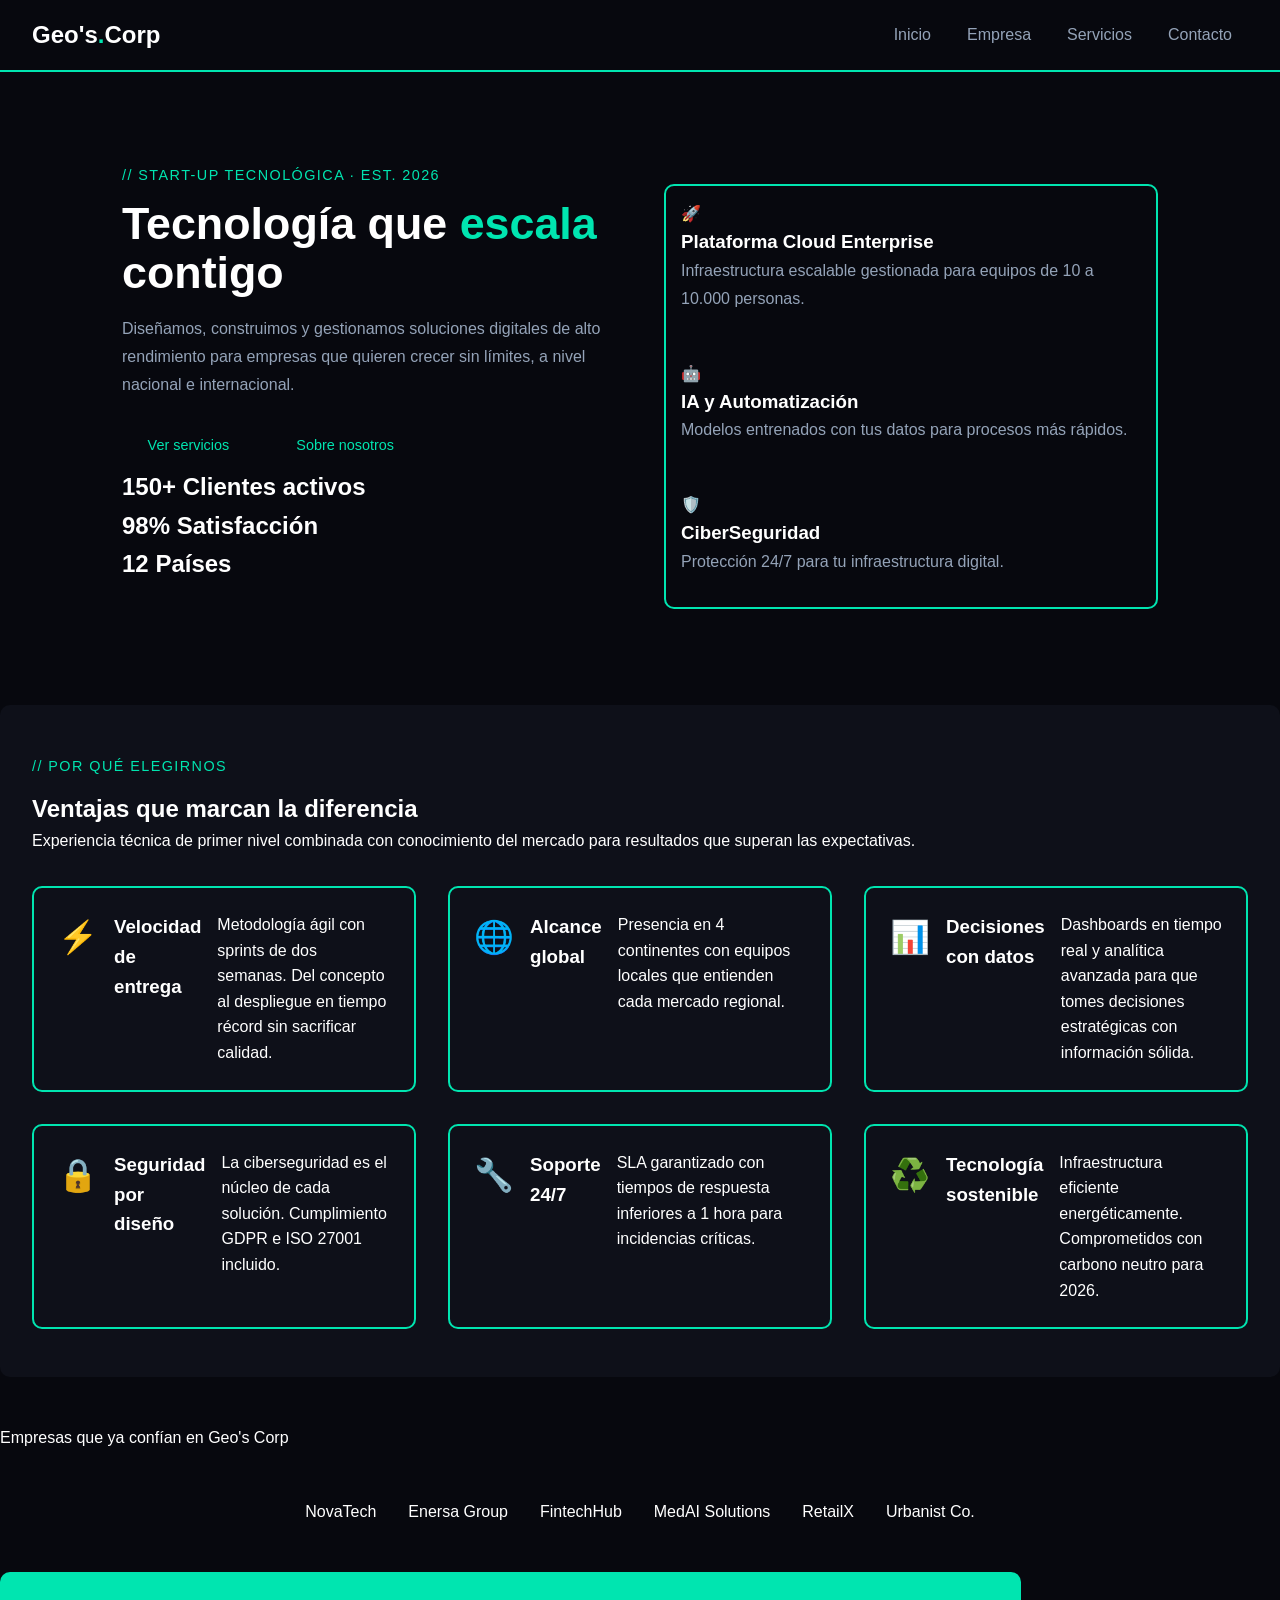
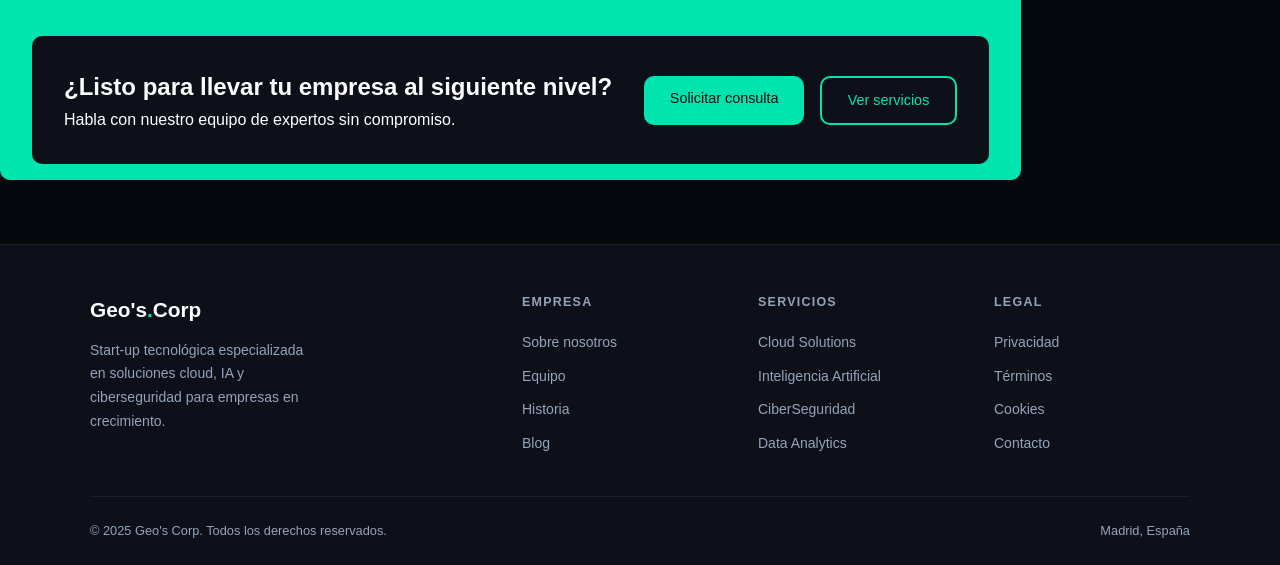
==== index.html @ ca607cde "Primer intento limpio" ====
<!DOCTYPE html>
<html lang="es">
<head>
    <meta charset="UTF-8">
    <meta name="viewport" content="width=device-width, initial-scale=1.0">
    <title>Geo's Corp — Inicio</title>
    <link rel="stylesheet" href="styles.css">
    <header>
        <nav>
            <a href="index.html" class="logo">Geo's<span>.</span>Corp</a>
            <ul>
                <li><a href="index.html" class="activo">Inicio</a></li>
                <li><a href="routes/empresa.html">Empresa</a></li>
                <li><a href="routes/servicios.html">Servicios</a></li>
                <li><a href="routes/contacto.html">Contacto</a></li>
            </ul>
        </nav>
    </header>

    <main>

        <section class="hero">
            <div>
                <span class="etiqueta">// Start-up tecnológica · Est. 2026</span>
                <h1>Tecnología que <span class="cyan">escala</span> contigo</h1>
                <p>
                    Diseñamos, construimos y gestionamos soluciones digitales de alto rendimiento
                    para empresas que quieren crecer sin límites, a nivel nacional e internacional.
                </p>

                <div class="hero-acciones">
                    <a href="routes/servicios.html" class="btn btn-cyan">Ver servicios</a>
                    <a href="routes/empresa.html" class="btn btn-borde">Sobre nosotros</a>
                </div>

                <div class="hero-stats">
                    <div>
                        <span class="hero-stats-p">150+  <span>Clientes activos</span></span>
                    </div>
                    <div>
                        <span class="hero-stats-p">98%  <span>Satisfacción</span></span>
                    </div>
                    <div>
                        <span class="hero-stats-p">12 <span>Países</span></span>
                    </div>
                </div>
            </div>

            <!-- Columna derecha — GRID de tarjetas -->
            <div class="hero-tarjetas">
                <div class="hero-tarjeta-grande">
                    <div class="hero-tarjeta-icono">🚀</div>
                    <div>
                        <h3>Plataforma Cloud Enterprise</h3>
                        <p>Infraestructura escalable gestionada para equipos de 10 a 10.000 personas.</p>
                    </div>
                </div>
                <div class="hero-tarjeta">
                    <div class="hero-tarjeta-icono">🤖</div>
                    <h3>IA y Automatización</h3>
                    <p>Modelos entrenados con tus datos para procesos más rápidos.</p>
                </div>
                <div class="hero-tarjeta">
                    <div class="hero-tarjeta-icono">🛡️</div>
                    <h3>CiberSeguridad</h3>
                    <p>Protección 24/7 para tu infraestructura digital.</p>
                </div>
            </div>

        </section>

        <!-- CARACTERÍSTICAS — GRID -->
        <section class="features-section">
            <span class="etiqueta">// Por qué elegirnos</span>
            <h2>Ventajas que marcan la diferencia</h2>
            <p>Experiencia técnica de primer nivel combinada con conocimiento del mercado para resultados que superan las expectativas.</p>

            <div class="features-grid">

                <article class="feature-carta">
                    <div class="feature-icono">⚡</div>
                    <h3>Velocidad de entrega</h3>
                    <p>Metodología ágil con sprints de dos semanas. Del concepto al despliegue en tiempo récord sin sacrificar calidad.</p>
                </article>

                <article class="feature-carta">
                    <div class="feature-icono">🌐</div>
                    <h3>Alcance global</h3>
                    <p>Presencia en 4 continentes con equipos locales que entienden cada mercado regional.</p>
                </article>

                <article class="feature-carta">
                    <div class="feature-icono">📊</div>
                    <h3>Decisiones con datos</h3>
                    <p>Dashboards en tiempo real y analítica avanzada para que tomes decisiones estratégicas con información sólida.</p>
                </article>

                <article class="feature-carta">
                    <div class="feature-icono">🔒</div>
                    <h3>Seguridad por diseño</h3>
                    <p>La ciberseguridad es el núcleo de cada solución. Cumplimiento GDPR e ISO 27001 incluido.</p>
                </article>

                <article class="feature-carta">
                    <div class="feature-icono">🔧</div>
                    <h3>Soporte 24/7</h3>
                    <p>SLA garantizado con tiempos de respuesta inferiores a 1 hora para incidencias críticas.</p>
                </article>

                <article class="feature-carta">
                    <div class="feature-icono">♻️</div>
                    <h3>Tecnología sostenible</h3>
                    <p>Infraestructura eficiente energéticamente. Comprometidos con carbono neutro para 2026.</p>
                </article>

            </div>
        </section>

        <!-- CLIENTES — FLEX -->
        <section class="clientes-section">
            <p>Empresas que ya confían en Geo's Corp</p>
            <div class="clientes-flex">
                <span class="cliente">NovaTech</span>
                <span class="cliente">Enersa Group</span>
                <span class="cliente">FintechHub</span>
                <span class="cliente">MedAI Solutions</span>
                <span class="cliente">RetailX</span>
                <span class="cliente">Urbanist Co.</span>
            </div>
        </section>

        <!-- CTA — FLEX -->
        <div class="index-cta">
            <div class="banner-cta">
                <div>
                    <h2>¿Listo para llevar tu empresa al siguiente nivel?</h2>
                    <p>Habla con nuestro equipo de expertos sin compromiso.</p>
                </div>
                <div class="banner-acciones">
                    <a href="routes/contacto.html" class="btn btn-consulta">Solicitar consulta</a>
                    <a href="routes/servicios.html" class="btn btn-servicios">Ver servicios</a>
                </div>
            </div>
        </div>

    </main>

    <!-- FOOTER -->
    <footer>
        <div class="footer-grid">
            <div class="footer-marca">
                <span class="logo">Geo's<span>.</span>Corp</span>
                <p>Start-up tecnológica especializada en soluciones cloud, IA y ciberseguridad para empresas en crecimiento.</p>
            </div>
            <div class="footer-col">
                <h4>Empresa</h4>
                <ul>
                    <li><a href="routes/empresa.html">Sobre nosotros</a></li>
                    <li><a href="routes/empresa.html">Equipo</a></li>
                    <li><a href="routes/empresa.html">Historia</a></li>
                    <li><a href="#">Blog</a></li>
                </ul>
            </div>
            <div class="footer-col">
                <h4>Servicios</h4>
                <ul>
                    <li><a href="routes/servicios.html">Cloud Solutions</a></li>
                    <li><a href="routes/servicios.html">Inteligencia Artificial</a></li>
                    <li><a href="routes/servicios.html">CiberSeguridad</a></li>
                    <li><a href="routes/servicios.html">Data Analytics</a></li>
                </ul>
            </div>
            <div class="footer-col">
                <h4>Legal</h4>
                <ul>
                    <li><a href="#">Privacidad</a></li>
                    <li><a href="#">Términos</a></li>
                    <li><a href="#">Cookies</a></li>
                    <li><a href="routes/contacto.html">Contacto</a></li>
                </ul>
            </div>
        </div>
        <div class="footer-bottom">
            <span>&copy; 2025 Geo's Corp. Todos los derechos reservados.</span>
            <span>Madrid, España</span>
        </div>
    </footer>

</body>
</html>
---- styles.css ----
:root {
    --fondo:      #07080e;
    --tarjeta:    #0e1019;
    --cyan:       #00e5b0;
    --azul-glow:  #4f6ef7;
    --texto-p:    #94a3b8;
    --blanco:     #ffffff;
    --borde:      #1a1f2e;
    --radio:      10px;
}

* {
    margin: 0;
    padding: 0;
    box-sizing: border-box;
    font-family: 'Segoe UI', Arial, sans-serif;
}

body {
    background-color: var(--fondo);
    color: var(--blanco);
    font-size: 16px;
    line-height: 1.6;
}

a {
    color: var(--cyan);
    text-decoration: none;
}

ul {
    list-style: none;
}

/* HEADER*/

header {
    border-bottom: 2px solid var(--cyan);
}

header nav {
    display: flex;
    align-items: center;
    justify-content: space-between;
    padding: 1rem 2rem;
}

.logo {
    font-size: 1.5rem;
    font-weight: 700;
    color: var(--blanco);
}

.logo span {
    color: var(--cyan);
}

nav ul {
    display: flex;
    gap: 0.25rem;
}

nav ul li a {
    color: var(--texto-p);
    padding: 0.45rem 1rem;
    border-radius: var(--radio);
    font-weight: 500;
    transition: color 0.2s, background 0.2s;
}

/* FOOTER*/

footer {
    background-color: var(--tarjeta);
    border-top: 1px solid var(--borde);
    padding: 3rem 2rem 1.5rem;
    margin-top: 4rem;
}

.footer-grid {
    display: grid;
    grid-template-columns: 2fr 1fr 1fr 1fr;
    gap: 2.5rem;
    max-width: 1100px;
    margin: 0 auto 2rem;
}

.footer-marca .logo {
    font-size: 1.3rem;
    display: block;
    margin-bottom: 0.75rem;
}

.footer-marca p {
    color: var(--texto-p);
    font-size: 0.875rem;
    line-height: 1.7;
    max-width: 230px;
}

.footer-col h4 {
    font-size: 0.78rem;
    text-transform: uppercase;
    letter-spacing: 0.1em;
    color: var(--texto-p);
    margin-bottom: 1rem;
}

.footer-col ul li {
    margin-bottom: 0.5rem;
}

.footer-col ul li a {
    color: var(--texto-p);
    font-size: 0.875rem;
    transition: color 0.2s;
}

.footer-col ul li a:hover {
    color: var(--cyan);
    text-decoration: none;
}

.footer-bottom {
    border-top: 1px solid var(--borde);
    padding-top: 1.5rem;
    max-width: 1100px;
    margin: 0 auto;
    display: flex;
    justify-content: space-between;
    align-items: center;
    color: var(--texto-p);
    font-size: 0.8rem;
    flex-wrap: wrap;
    gap: 0.5rem;
}

/* BOTONES*/

.btn {
    display: inline-block;
    padding: 0.7rem 1.6rem;
    border-radius: var(--radio);
    font-weight: 13px;
    font-size: 0.9rem;
    transition: all 0.2s;
}

.btn-consulta {
    background-color: var(--cyan);
    color: var(--fondo);
}

.btn-consulta:hover {
    background-color: #00ffca;
    color: var(--fondo);
    text-decoration: none;
}

.btn-servicios {
    background-color: transparent;
    color: var(--cyan);
    border: 2px solid var(--cyan);
}

.btn-servicios:hover {
    background-color: rgba(0, 229, 176, 0.1);
    color: var(--cyan);
    text-decoration: none;
}

/* HERO*/
.hero {
    display: grid;
    grid-template-columns: 1fr 1fr;
    gap: 3rem;
    align-items: center;
    max-width: 1100px;
    margin: 0 auto;
    padding: 4rem 2rem 3rem;
}

.hero h1 {
    font-size: 2.8rem;
    font-weight: 700;
    line-height: 1.1;
    margin-bottom: 1.1rem;
}

.hero h1 span {
    color: var(--cyan);
}

.hero p {
    color: var(--texto-p);
    font-size: 1rem;
    line-height: 1.75;
    margin-bottom: 1rem;
}

.hero-acciones {
    display: flex;
    gap: 1rem;
    margin-top: 1.5rem;
    flex-wrap: wrap;
}

.hero-stats-p {
    font-size: 1.5rem;
    font-weight: 700;
    color: white;
} 

.hero-tarjetas {
    display: grid;
    grid-template-columns: 1fr;
    gap: 2rem;
    margin-top: 3rem;
    padding: 15px;
    border: 2px solid var(--cyan);
    border-radius: var(--radio);
}

.cyan {
    color: var(--cyan);
}

.features-section {
    background-color: var(--tarjeta);
    padding: 3rem 2rem;
    border-radius: var(--radio);
    margin-top: 3rem;
}

.etiqueta {
    color: var(--cyan);
    font-size: 0.9rem;
    text-transform: uppercase;
    letter-spacing: 0.1em;
    margin-bottom: 0.75rem;
    display: inline-block;
}

.features-grid {
    display: grid;
    grid-template-columns: repeat(3, 1fr);
    gap: 2rem;
    margin-top: 2rem;
}

.feature-carta {
    background-color: var(--tarjeta);
    padding: 1.5rem;
    border-radius: var(--radio);
    display: flex;
    gap: 1rem;
    align-items: flex-start;
    border: 2px solid var(--cyan);
}

.feature-icono {
    font-size: 2rem;
    color: var(--cyan);
}

.clientes-section {
    margin-top: 3rem;
}

.clientes-flex {
    display: flex;
    gap: 2rem;
    margin-top: 3rem;
    justify-content: center;
    align-items: center;
}

.index-cta {
    background-color: var(--cyan);
    color: var(--fondo);
    padding: 1rem 2rem;
    border-radius: var(--radio);
    display: inline-block;
    margin-top: 3rem;
}

.banner-cta {
    display: flex;
    align-items: center;
    justify-content: space-between;
    gap: 2rem;
    margin-top: 3rem;
    padding: 2rem;
    color: white;
    background-color: var(--tarjeta);
    border-radius: var(--radio);
}

.banner-acciones {
    display: flex;
    gap: 1rem;
}
/* MEDIA QUERIES COMUNES*/

@media (max-width: 900px) {
    .footer-grid {
        grid-template-columns: 1fr 1fr;
    }

    .banner-cta {
        flex-direction: column;
        text-align: center;
    }

    .banner-acciones {
        justify-content: center;
    }
}

@media (max-width: 600px) {
    header nav {
        flex-direction: column;
        gap: 0.75rem;
        padding: 0.75rem 1rem;
    }

    nav ul {
        flex-wrap: wrap;
        justify-content: center;
        gap: 0.25rem;
    }

    .footer-grid {
        grid-template-columns: 1fr;
        gap: 1.5rem;
    }

    .footer-bottom {
        flex-direction: column;
        text-align: center;
    }
}
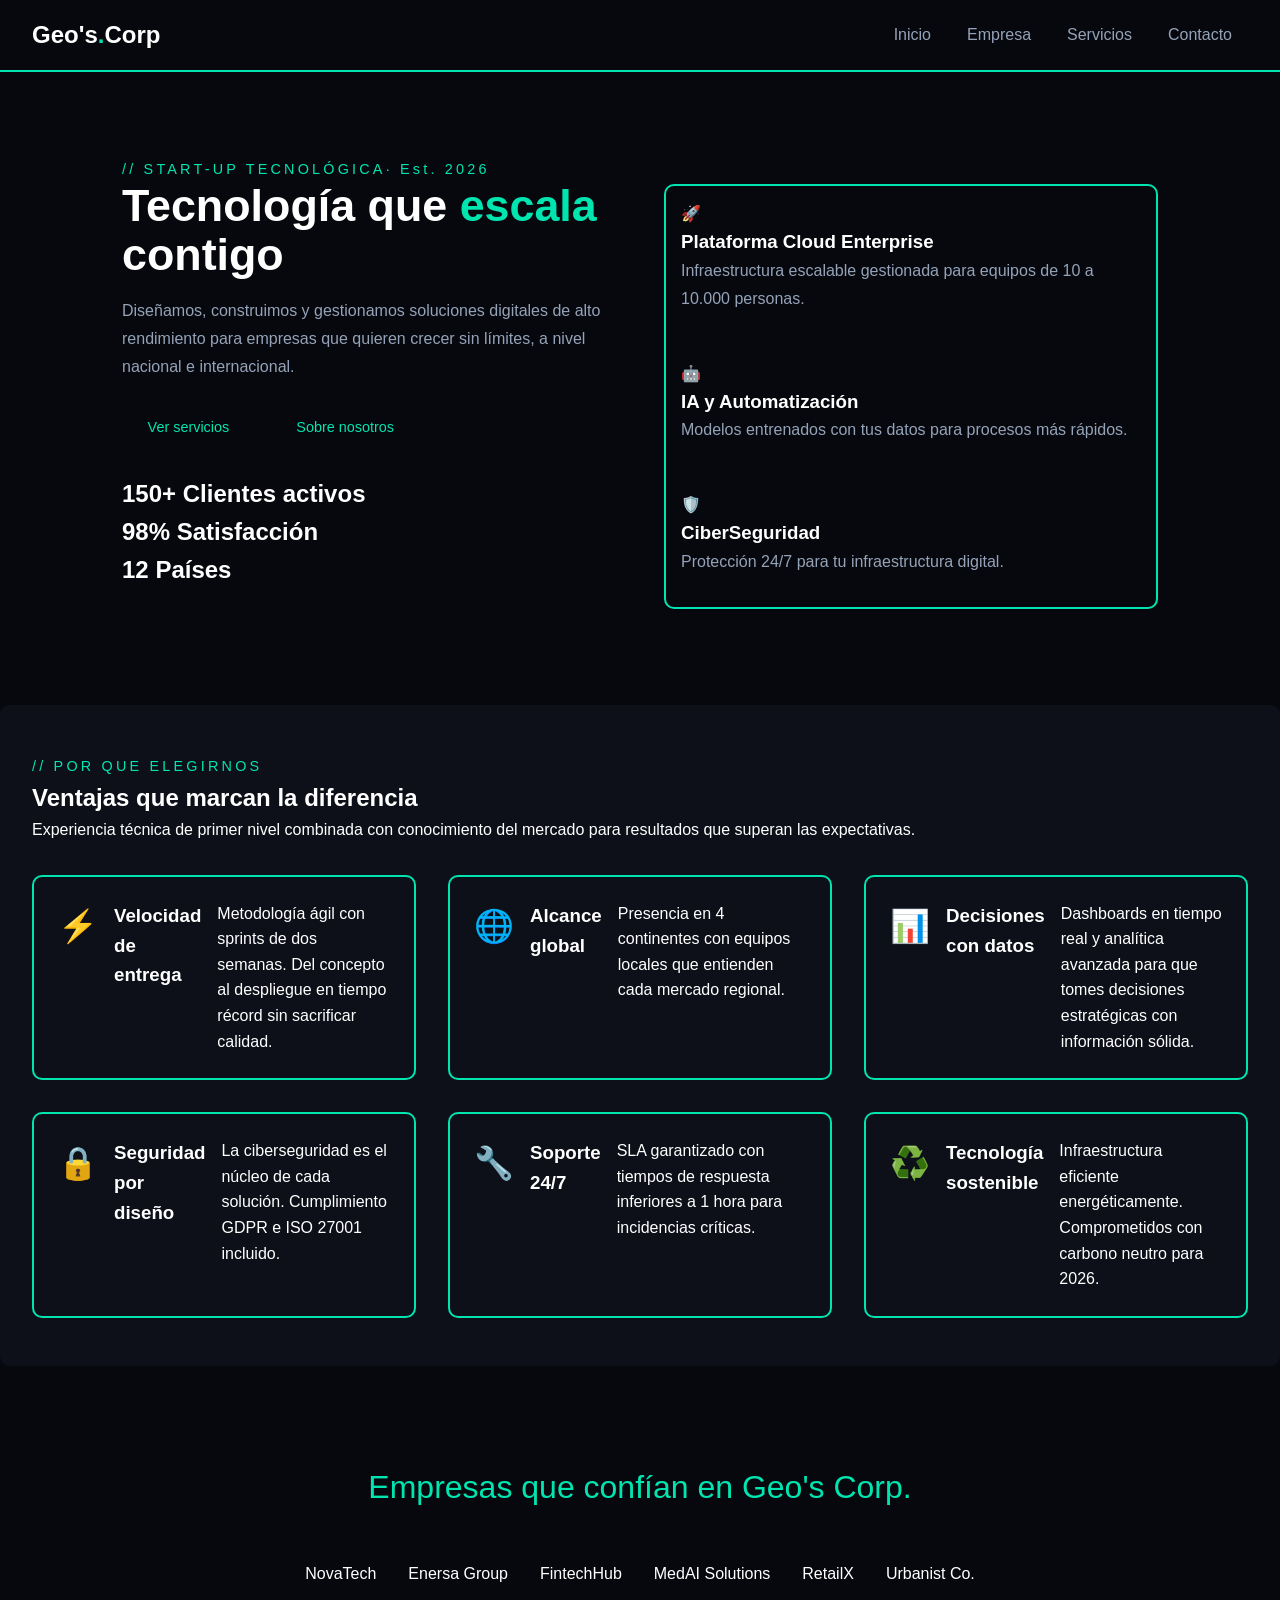
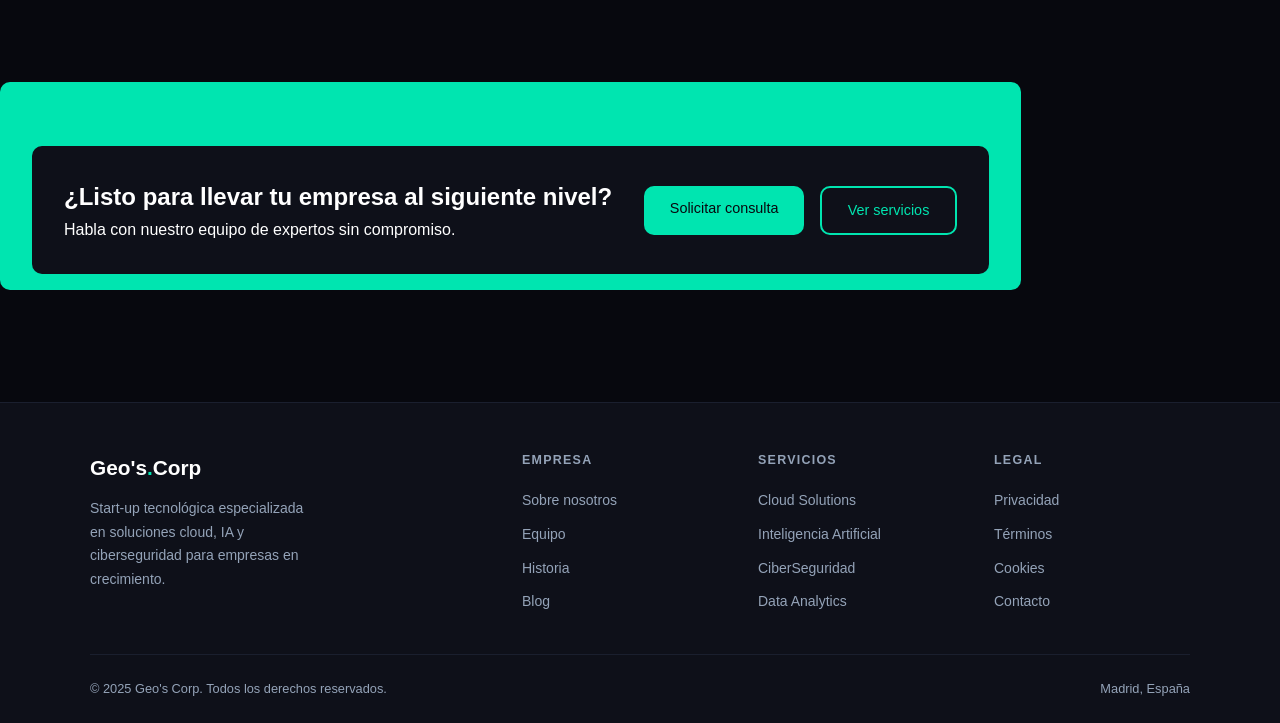
==== commit e6e91742: "INDEX-ACABADO" ====
--- a/index.html
+++ b/index.html
@@ -5,9 +5,11 @@
     <meta name="viewport" content="width=device-width, initial-scale=1.0">
     <title>Geo's Corp — Inicio</title>
     <link rel="stylesheet" href="styles.css">
+
+<!-- Header.-->
     <header>
         <nav>
-            <a href="index.html" class="logo">Geo's<span>.</span>Corp</a>
+            <a href="index.html" class="logo">Geo's<span class="cyan">.</span>Corp</a>
             <ul>
                 <li><a href="index.html" class="activo">Inicio</a></li>
                 <li><a href="routes/empresa.html">Empresa</a></li>
@@ -17,11 +19,11 @@
         </nav>
     </header>
 
+<!-- Main hero.-->
     <main>
-
         <section class="hero">
             <div>
-                <span class="etiqueta">// Start-up tecnológica · Est. 2026</span>
+                <span class="etiqueta">// START-UP TECNOLÓGICA· Est. 2026</span>
                 <h1>Tecnología que <span class="cyan">escala</span> contigo</h1>
                 <p>
                     Diseñamos, construimos y gestionamos soluciones digitales de alto rendimiento
@@ -46,7 +48,7 @@
                 </div>
             </div>
 
-            <!-- Columna derecha — GRID de tarjetas -->
+<!-- Columna derecha grid.-->
             <div class="hero-tarjetas">
                 <div class="hero-tarjeta-grande">
                     <div class="hero-tarjeta-icono">🚀</div>
@@ -66,49 +68,48 @@
                     <p>Protección 24/7 para tu infraestructura digital.</p>
                 </div>
             </div>
-
         </section>
 
-        <!-- CARACTERÍSTICAS — GRID -->
-        <section class="features-section">
-            <span class="etiqueta">// Por qué elegirnos</span>
+<!-- Ventajas -->
+        <section class="ventajas-section">
+            <span class="etiqueta">// POR QUE ELEGIRNOS</span>
             <h2>Ventajas que marcan la diferencia</h2>
             <p>Experiencia técnica de primer nivel combinada con conocimiento del mercado para resultados que superan las expectativas.</p>
 
-            <div class="features-grid">
+            <div class="ventajas-grid">
 
-                <article class="feature-carta">
-                    <div class="feature-icono">⚡</div>
+                <article class="ventaja-carta">
+                    <div class="ventaja-icono">⚡</div>
                     <h3>Velocidad de entrega</h3>
                     <p>Metodología ágil con sprints de dos semanas. Del concepto al despliegue en tiempo récord sin sacrificar calidad.</p>
                 </article>
 
-                <article class="feature-carta">
-                    <div class="feature-icono">🌐</div>
+                <article class="ventaja-carta">
+                    <div class="ventaja-icono">🌐</div>
                     <h3>Alcance global</h3>
                     <p>Presencia en 4 continentes con equipos locales que entienden cada mercado regional.</p>
                 </article>
 
-                <article class="feature-carta">
-                    <div class="feature-icono">📊</div>
+                <article class="ventaja-carta">
+                    <div class="ventaja-icono">📊</div>
                     <h3>Decisiones con datos</h3>
                     <p>Dashboards en tiempo real y analítica avanzada para que tomes decisiones estratégicas con información sólida.</p>
                 </article>
 
-                <article class="feature-carta">
-                    <div class="feature-icono">🔒</div>
+                <article class="ventaja-carta">
+                    <div class="ventaja-icono">🔒</div>
                     <h3>Seguridad por diseño</h3>
                     <p>La ciberseguridad es el núcleo de cada solución. Cumplimiento GDPR e ISO 27001 incluido.</p>
                 </article>
 
-                <article class="feature-carta">
-                    <div class="feature-icono">🔧</div>
+                <article class="ventaja-carta">
+                    <div class="ventaja-icono">🔧</div>
                     <h3>Soporte 24/7</h3>
                     <p>SLA garantizado con tiempos de respuesta inferiores a 1 hora para incidencias críticas.</p>
                 </article>
 
-                <article class="feature-carta">
-                    <div class="feature-icono">♻️</div>
+                <article class="ventaja-carta">
+                    <div class="ventaja-icono">♻️</div>
                     <h3>Tecnología sostenible</h3>
                     <p>Infraestructura eficiente energéticamente. Comprometidos con carbono neutro para 2026.</p>
                 </article>
@@ -116,9 +117,9 @@
             </div>
         </section>
 
-        <!-- CLIENTES — FLEX -->
+<!-- Clientes.-->
         <section class="clientes-section">
-            <p>Empresas que ya confían en Geo's Corp</p>
+            <p class="clientes-section-p">Empresas que confían en Geo's Corp.</p>
             <div class="clientes-flex">
                 <span class="cliente">NovaTech</span>
                 <span class="cliente">Enersa Group</span>
@@ -129,9 +130,9 @@
             </div>
         </section>
 
-        <!-- CTA — FLEX -->
-        <div class="index-cta">
-            <div class="banner-cta">
+        <!-- Banner.-->
+        <div class="fondo">
+            <div class="fondo-banner">
                 <div>
                     <h2>¿Listo para llevar tu empresa al siguiente nivel?</h2>
                     <p>Habla con nuestro equipo de expertos sin compromiso.</p>
@@ -149,19 +150,19 @@
     <footer>
         <div class="footer-grid">
             <div class="footer-marca">
-                <span class="logo">Geo's<span>.</span>Corp</span>
+                <span class="logo">Geo's<span class="cyan">.</span>Corp</span>
                 <p>Start-up tecnológica especializada en soluciones cloud, IA y ciberseguridad para empresas en crecimiento.</p>
             </div>
-            <div class="footer-col">
+            <div class="footer-1">
                 <h4>Empresa</h4>
                 <ul>
                     <li><a href="routes/empresa.html">Sobre nosotros</a></li>
                     <li><a href="routes/empresa.html">Equipo</a></li>
                     <li><a href="routes/empresa.html">Historia</a></li>
-                    <li><a href="#">Blog</a></li>
+                    <li><a href="">Blog</a></li>
                 </ul>
             </div>
-            <div class="footer-col">
+            <div class="footer-1">
                 <h4>Servicios</h4>
                 <ul>
                     <li><a href="routes/servicios.html">Cloud Solutions</a></li>
@@ -170,17 +171,17 @@
                     <li><a href="routes/servicios.html">Data Analytics</a></li>
                 </ul>
             </div>
-            <div class="footer-col">
+            <div class="footer-1">
                 <h4>Legal</h4>
                 <ul>
-                    <li><a href="#">Privacidad</a></li>
-                    <li><a href="#">Términos</a></li>
-                    <li><a href="#">Cookies</a></li>
+                    <li><a href="">Privacidad</a></li>
+                    <li><a href="">Términos</a></li>
+                    <li><a href="">Cookies</a></li>
                     <li><a href="routes/contacto.html">Contacto</a></li>
                 </ul>
             </div>
         </div>
-        <div class="footer-bottom">
+        <div class="footer-copyright">
             <span>&copy; 2025 Geo's Corp. Todos los derechos reservados.</span>
             <span>Madrid, España</span>
         </div>
--- a/styles.css
+++ b/styles.css
@@ -98,7 +98,7 @@
     max-width: 230px;
 }
 
-.footer-col h4 {
+.footer-1 h4 {
     font-size: 0.78rem;
     text-transform: uppercase;
     letter-spacing: 0.1em;
@@ -106,22 +106,22 @@
     margin-bottom: 1rem;
 }
 
-.footer-col ul li {
+.footer-1 ul li {
     margin-bottom: 0.5rem;
 }
 
-.footer-col ul li a {
+.footer-1 ul li a {
     color: var(--texto-p);
     font-size: 0.875rem;
     transition: color 0.2s;
 }
 
-.footer-col ul li a:hover {
+.footer-1 ul li a:hover {
     color: var(--cyan);
     text-decoration: none;
 }
 
-.footer-bottom {
+.footer-copyright {
     border-top: 1px solid var(--borde);
     padding-top: 1.5rem;
     max-width: 1100px;
@@ -203,6 +203,7 @@
     gap: 1rem;
     margin-top: 1.5rem;
     flex-wrap: wrap;
+    margin-bottom: 1.5rem;
 }
 
 .hero-stats-p {
@@ -225,7 +226,7 @@
     color: var(--cyan);
 }
 
-.features-section {
+.ventajas-section {
     background-color: var(--tarjeta);
     padding: 3rem 2rem;
     border-radius: var(--radio);
@@ -235,36 +236,42 @@
 .etiqueta {
     color: var(--cyan);
     font-size: 0.9rem;
-    text-transform: uppercase;
-    letter-spacing: 0.1em;
-    margin-bottom: 0.75rem;
-    display: inline-block;
-}
-
-.features-grid {
+    letter-spacing: 0.2rem;
+}
+
+.ventajas-grid {
     display: grid;
     grid-template-columns: repeat(3, 1fr);
     gap: 2rem;
     margin-top: 2rem;
 }
 
-.feature-carta {
+.ventaja-carta {
     background-color: var(--tarjeta);
     padding: 1.5rem;
     border-radius: var(--radio);
     display: flex;
     gap: 1rem;
-    align-items: flex-start;
     border: 2px solid var(--cyan);
 }
 
-.feature-icono {
+.ventaja-icono {
     font-size: 2rem;
     color: var(--cyan);
 }
 
 .clientes-section {
-    margin-top: 3rem;
+    max-width: 1100px;
+    margin: 0 auto;
+    padding: 3rem 2rem;
+}
+
+.clientes-section-p {
+    margin-top: 3rem;
+    text-align: center;
+    color: var(--cyan);
+    font-size: 2rem;
+    font-family: 'Gill Sans', 'Gill Sans MT', Calibri, 'Trebuchet MS', sans-serif;
 }
 
 .clientes-flex {
@@ -275,16 +282,16 @@
     align-items: center;
 }
 
-.index-cta {
+.fondo {
     background-color: var(--cyan);
-    color: var(--fondo);
     padding: 1rem 2rem;
     border-radius: var(--radio);
     display: inline-block;
     margin-top: 3rem;
-}
-
-.banner-cta {
+    margin-bottom: 3rem;
+}
+
+.fondo-banner {
     display: flex;
     align-items: center;
     justify-content: space-between;
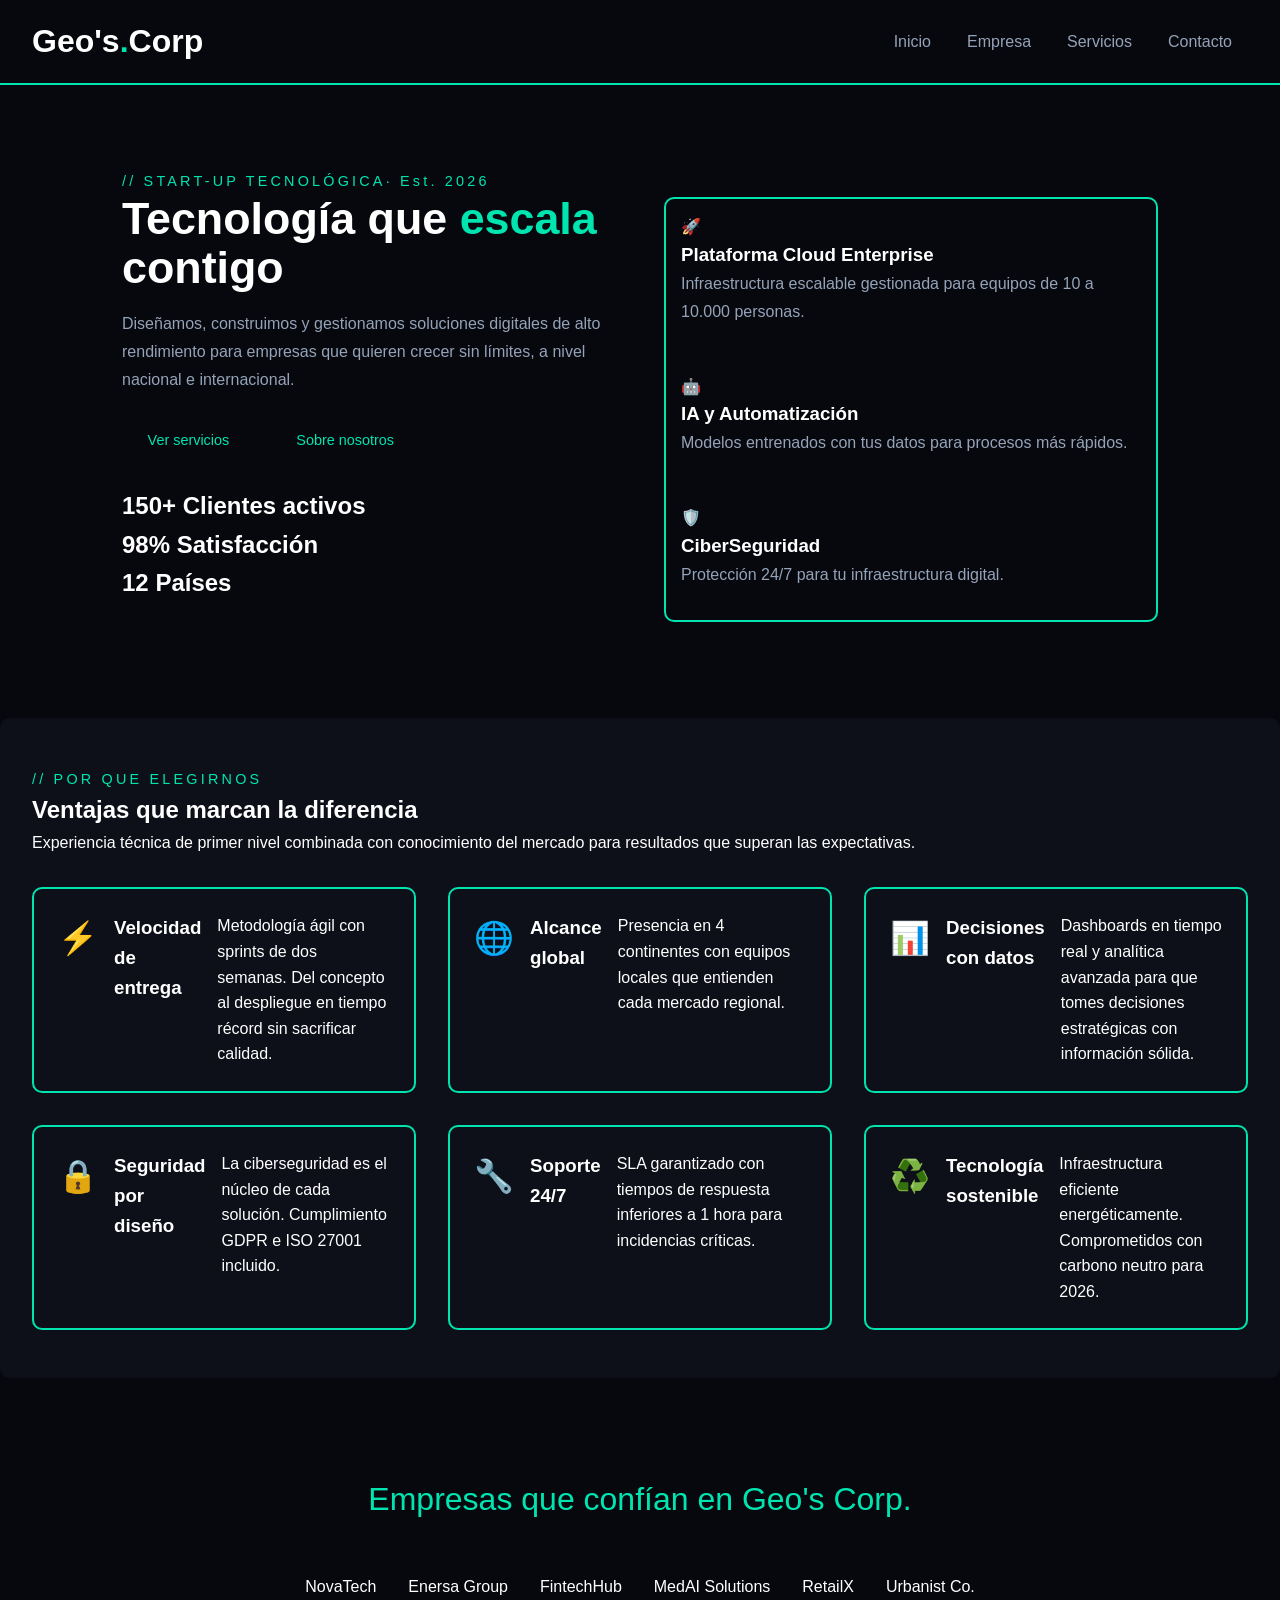
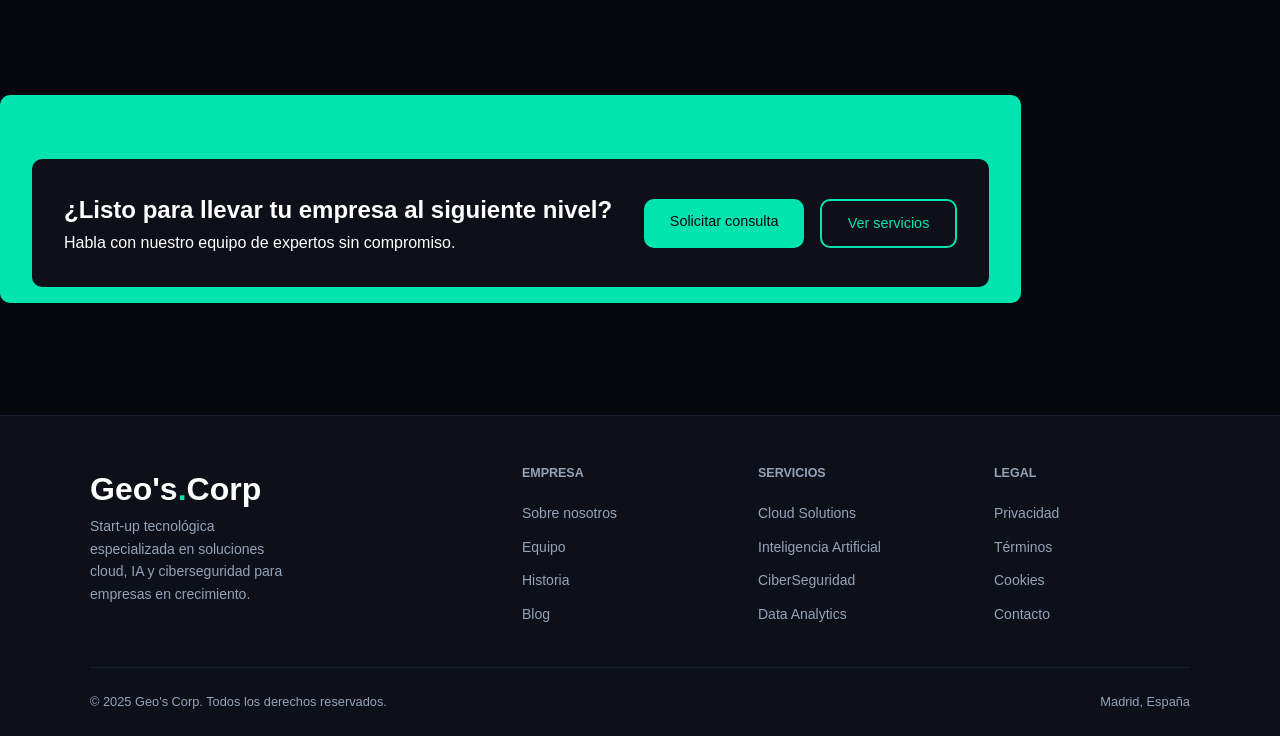
==== commit dc594f66: "acabado" ====
--- a/index.html
+++ b/index.html
@@ -130,7 +130,7 @@
             </div>
         </section>
 
-        <!-- Banner.-->
+<!-- Banner.-->
         <div class="fondo">
             <div class="fondo-banner">
                 <div>
@@ -146,7 +146,7 @@
 
     </main>
 
-    <!-- FOOTER -->
+<!-- Footer.-->
     <footer>
         <div class="footer-grid">
             <div class="footer-marca">
@@ -154,7 +154,7 @@
                 <p>Start-up tecnológica especializada en soluciones cloud, IA y ciberseguridad para empresas en crecimiento.</p>
             </div>
             <div class="footer-1">
-                <h4>Empresa</h4>
+                <h4>EMPRESA</h4>
                 <ul>
                     <li><a href="routes/empresa.html">Sobre nosotros</a></li>
                     <li><a href="routes/empresa.html">Equipo</a></li>
@@ -163,7 +163,7 @@
                 </ul>
             </div>
             <div class="footer-1">
-                <h4>Servicios</h4>
+                <h4>SERVICIOS</h4>
                 <ul>
                     <li><a href="routes/servicios.html">Cloud Solutions</a></li>
                     <li><a href="routes/servicios.html">Inteligencia Artificial</a></li>
@@ -172,7 +172,7 @@
                 </ul>
             </div>
             <div class="footer-1">
-                <h4>Legal</h4>
+                <h4>LEGAL</h4>
                 <ul>
                     <li><a href="">Privacidad</a></li>
                     <li><a href="">Términos</a></li>
--- a/styles.css
+++ b/styles.css
@@ -32,7 +32,7 @@
     list-style: none;
 }
 
-/* HEADER*/
+/* Header.*/
 
 header {
     border-bottom: 2px solid var(--cyan);
@@ -46,15 +46,11 @@
 }
 
 .logo {
-    font-size: 1.5rem;
+    font-size: 2rem;
     font-weight: 700;
     color: var(--blanco);
 }
 
-.logo span {
-    color: var(--cyan);
-}
-
 nav ul {
     display: flex;
     gap: 0.25rem;
@@ -63,12 +59,9 @@
 nav ul li a {
     color: var(--texto-p);
     padding: 0.45rem 1rem;
-    border-radius: var(--radio);
-    font-weight: 500;
-    transition: color 0.2s, background 0.2s;
-}
-
-/* FOOTER*/
+}
+
+/* Footer.*/
 
 footer {
     background-color: var(--tarjeta);
@@ -85,23 +78,14 @@
     margin: 0 auto 2rem;
 }
 
-.footer-marca .logo {
-    font-size: 1.3rem;
-    display: block;
-    margin-bottom: 0.75rem;
-}
-
 .footer-marca p {
     color: var(--texto-p);
     font-size: 0.875rem;
-    line-height: 1.7;
-    max-width: 230px;
+    max-width: 200px;
 }
 
 .footer-1 h4 {
     font-size: 0.78rem;
-    text-transform: uppercase;
-    letter-spacing: 0.1em;
     color: var(--texto-p);
     margin-bottom: 1rem;
 }
@@ -118,7 +102,6 @@
 
 .footer-1 ul li a:hover {
     color: var(--cyan);
-    text-decoration: none;
 }
 
 .footer-copyright {
@@ -135,7 +118,7 @@
     gap: 0.5rem;
 }
 
-/* BOTONES*/
+/* Botones.*/
 
 .btn {
     display: inline-block;
@@ -151,25 +134,13 @@
     color: var(--fondo);
 }
 
-.btn-consulta:hover {
-    background-color: #00ffca;
-    color: var(--fondo);
-    text-decoration: none;
-}
-
 .btn-servicios {
     background-color: transparent;
     color: var(--cyan);
     border: 2px solid var(--cyan);
 }
 
-.btn-servicios:hover {
-    background-color: rgba(0, 229, 176, 0.1);
-    color: var(--cyan);
-    text-decoration: none;
-}
-
-/* HERO*/
+/* Hero.*/
 .hero {
     display: grid;
     grid-template-columns: 1fr 1fr;
@@ -307,43 +278,100 @@
     display: flex;
     gap: 1rem;
 }
-/* MEDIA QUERIES COMUNES*/
-
+/* Responsive.*/
+
+/* Tablets.*/
 @media (max-width: 900px) {
+    .hero {
+        grid-template-columns: 1fr; /* Apilamos el contenido del hero */
+        text-align: center;
+        padding-top: 2rem;
+    }
+
+    .hero-acciones {
+        justify-content: center;
+    }
+
+    .hero-tarjetas {
+        margin-top: 1rem;
+    }
+
+    .ventajas-grid {
+        grid-template-columns: repeat(2, 1fr); /* 2 columnas en tablets */
+    }
+
     .footer-grid {
         grid-template-columns: 1fr 1fr;
     }
 
-    .banner-cta {
-        flex-direction: column;
-        text-align: center;
-    }
-
-    .banner-acciones {
-        justify-content: center;
-    }
-}
-
+    .fondo-banner {
+        flex-direction: column;
+        text-align: center;
+    }
+}
+
+/* Móvil.*/
 @media (max-width: 600px) {
+    .hero h1 {
+        font-size: 2rem;
+    }
+
+    .clientes-section-p {
+        font-size: 1.5rem;
+    }
+
     header nav {
         flex-direction: column;
-        gap: 0.75rem;
-        padding: 0.75rem 1rem;
+        gap: 1rem;
     }
 
     nav ul {
-        flex-wrap: wrap;
-        justify-content: center;
-        gap: 0.25rem;
+        width: 100%;
+        justify-content: space-around;
+    }
+
+    nav ul li a {
+        padding: 0.5rem;
+        font-size: 0.9rem;
+    }
+
+    .ventajas-grid {
+        grid-template-columns: 1fr;
+    }
+
+    .ventaja-carta {
+        flex-direction: column;
+        text-align: center;
+        align-items: center;
     }
 
     .footer-grid {
         grid-template-columns: 1fr;
+        text-align: center;
+    }
+
+    .footer-marca p {
+        max-width: 100%;
+    }
+
+    .clientes-flex {
+        flex-wrap: wrap;
         gap: 1.5rem;
     }
 
-    .footer-bottom {
-        flex-direction: column;
+    .hero-stats {
+        display: flex;
+        flex-direction: column;
+        gap: 1rem;
+    }
+
+    .banner-acciones {
+        flex-direction: column;
+        width: 100%;
+    }
+
+    .btn {
+        width: 100%;
         text-align: center;
     }
 }
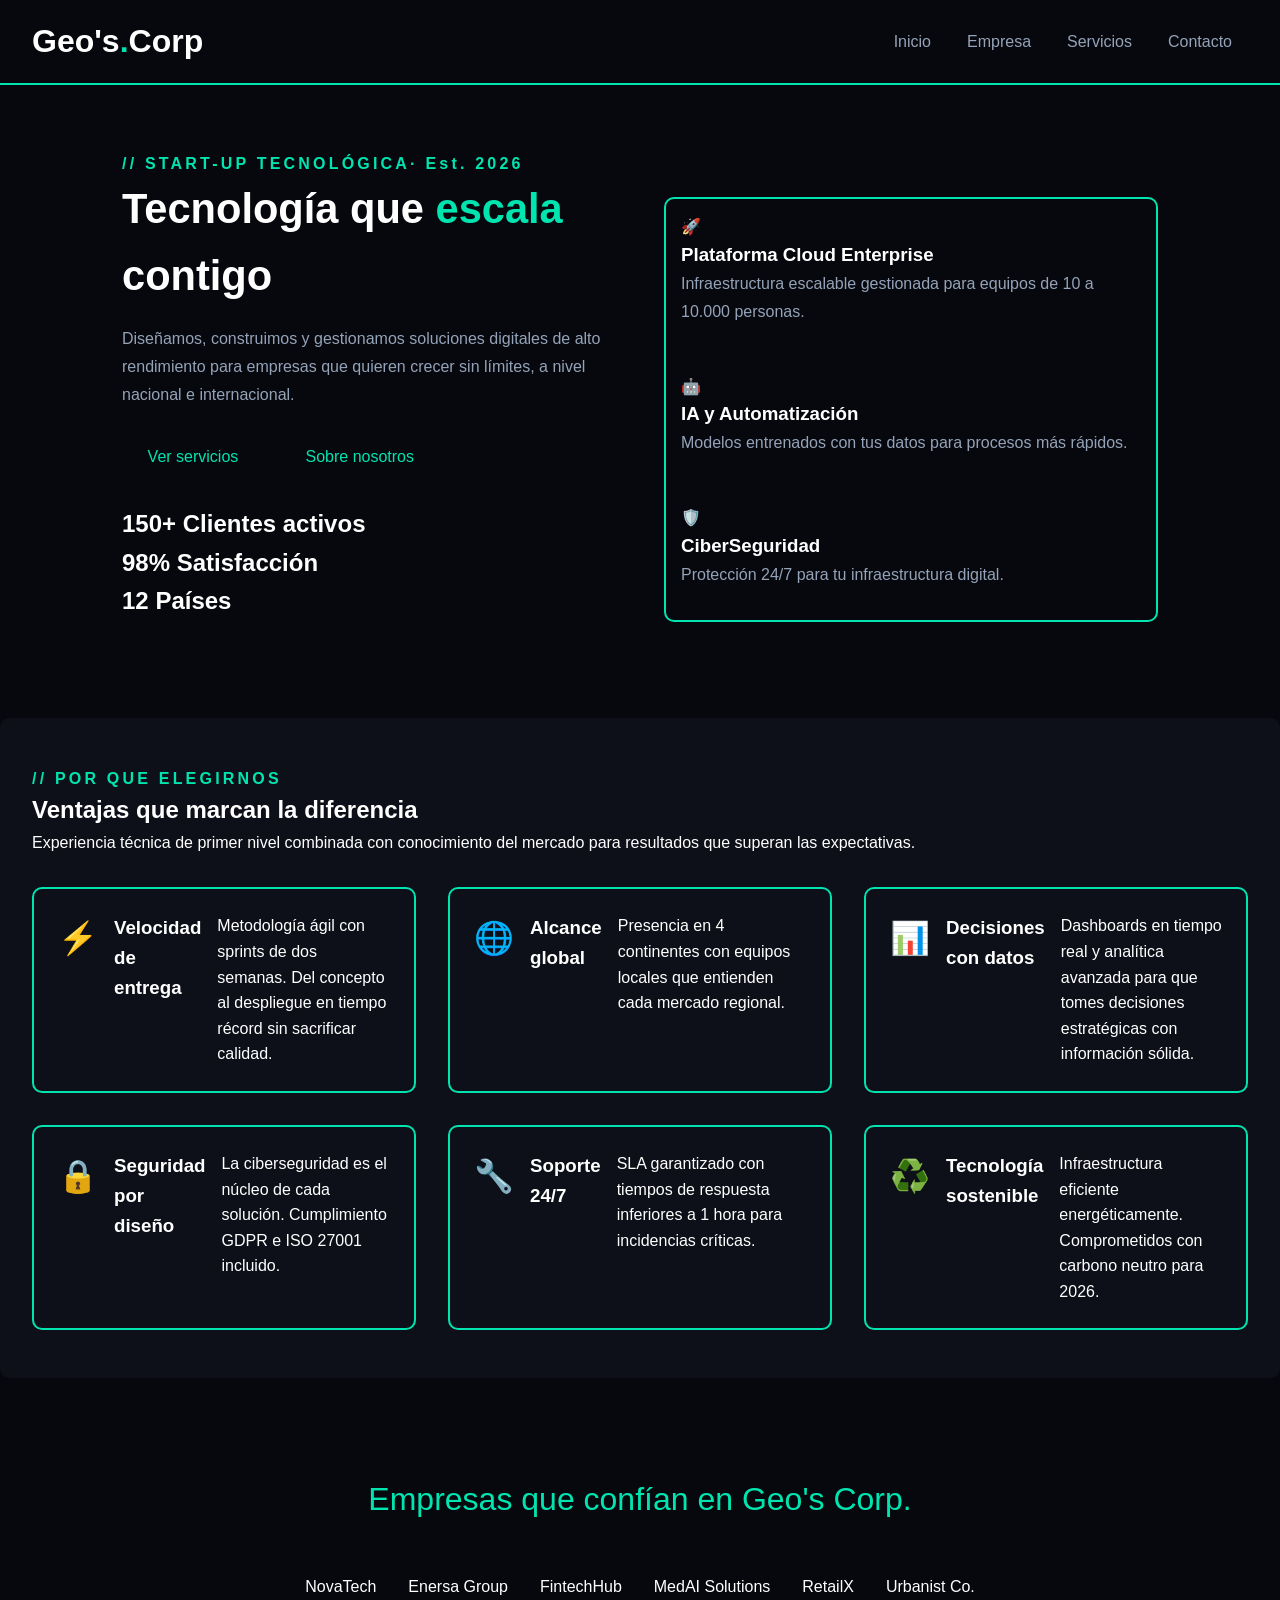
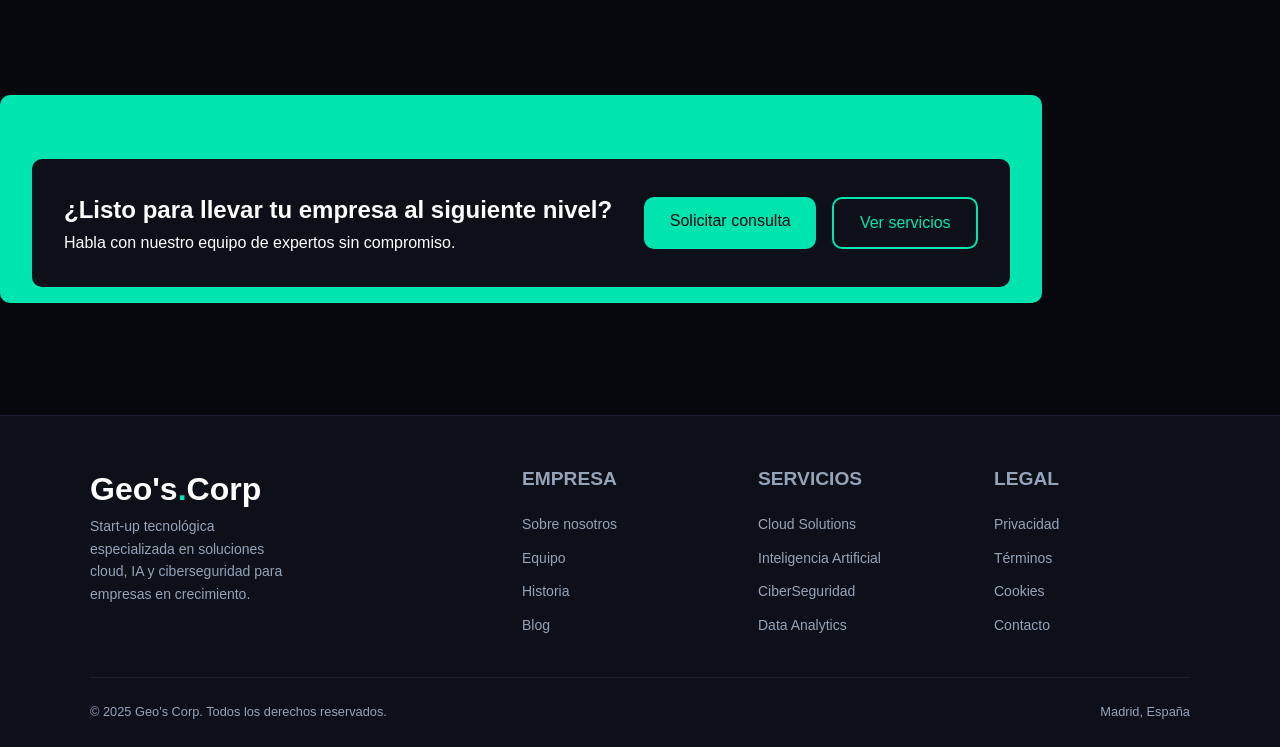
==== commit 62c0e66a: "index-fin" ====
--- a/index.html
+++ b/index.html
@@ -19,9 +19,9 @@
         </nav>
     </header>
 
-<!-- Main hero.-->
+<!-- Main inicio.-->
     <main>
-        <section class="hero">
+        <section class="inicio">
             <div>
                 <span class="etiqueta">// START-UP TECNOLÓGICA· Est. 2026</span>
                 <h1>Tecnología que <span class="cyan">escala</span> contigo</h1>
@@ -30,40 +30,40 @@
                     para empresas que quieren crecer sin límites, a nivel nacional e internacional.
                 </p>
 
-                <div class="hero-acciones">
+                <div class="inicio-acciones">
                     <a href="routes/servicios.html" class="btn btn-cyan">Ver servicios</a>
                     <a href="routes/empresa.html" class="btn btn-borde">Sobre nosotros</a>
                 </div>
 
-                <div class="hero-stats">
+                <div class="inicio-stats">
                     <div>
-                        <span class="hero-stats-p">150+  <span>Clientes activos</span></span>
+                        <span class="inicio-stats-p">150+  <span>Clientes activos</span></span>
                     </div>
                     <div>
-                        <span class="hero-stats-p">98%  <span>Satisfacción</span></span>
+                        <span class="inicio-stats-p">98%  <span>Satisfacción</span></span>
                     </div>
                     <div>
-                        <span class="hero-stats-p">12 <span>Países</span></span>
+                        <span class="inicio-stats-p">12 <span>Países</span></span>
                     </div>
                 </div>
             </div>
 
 <!-- Columna derecha grid.-->
-            <div class="hero-tarjetas">
-                <div class="hero-tarjeta-grande">
-                    <div class="hero-tarjeta-icono">🚀</div>
+            <div class="inicio-tarjetas">
+                <div class="inicio-tarjeta-grande">
+                    <div class="inicio-tarjeta-icono">🚀</div>
                     <div>
                         <h3>Plataforma Cloud Enterprise</h3>
                         <p>Infraestructura escalable gestionada para equipos de 10 a 10.000 personas.</p>
                     </div>
                 </div>
-                <div class="hero-tarjeta">
-                    <div class="hero-tarjeta-icono">🤖</div>
+                <div class="inicio-tarjeta">
+                    <div class="inicio-tarjeta-icono">🤖</div>
                     <h3>IA y Automatización</h3>
                     <p>Modelos entrenados con tus datos para procesos más rápidos.</p>
                 </div>
-                <div class="hero-tarjeta">
-                    <div class="hero-tarjeta-icono">🛡️</div>
+                <div class="inicio-tarjeta">
+                    <div class="inicio-tarjeta-icono">🛡️</div>
                     <h3>CiberSeguridad</h3>
                     <p>Protección 24/7 para tu infraestructura digital.</p>
                 </div>
--- a/styles.css
+++ b/styles.css
@@ -33,7 +33,6 @@
 }
 
 /* Header.*/
-
 header {
     border-bottom: 2px solid var(--cyan);
 }
@@ -85,7 +84,7 @@
 }
 
 .footer-1 h4 {
-    font-size: 0.78rem;
+    font-size: 1.2rem;
     color: var(--texto-p);
     margin-bottom: 1rem;
 }
@@ -114,18 +113,16 @@
     align-items: center;
     color: var(--texto-p);
     font-size: 0.8rem;
-    flex-wrap: wrap;
     gap: 0.5rem;
 }
 
 /* Botones.*/
 
 .btn {
-    display: inline-block;
     padding: 0.7rem 1.6rem;
     border-radius: var(--radio);
     font-weight: 13px;
-    font-size: 0.9rem;
+    font-size: 1rem;
     transition: all 0.2s;
 }
 
@@ -135,13 +132,12 @@
 }
 
 .btn-servicios {
-    background-color: transparent;
     color: var(--cyan);
     border: 2px solid var(--cyan);
 }
 
-/* Hero.*/
-.hero {
+/* Inicio.*/
+.inicio {
     display: grid;
     grid-template-columns: 1fr 1fr;
     gap: 3rem;
@@ -151,39 +147,37 @@
     padding: 4rem 2rem 3rem;
 }
 
-.hero h1 {
-    font-size: 2.8rem;
+.inicio h1 {
+    font-size: 2.6rem;
     font-weight: 700;
-    line-height: 1.1;
-    margin-bottom: 1.1rem;
-}
-
-.hero h1 span {
-    color: var(--cyan);
-}
-
-.hero p {
+    margin-bottom: 1rem;
+}
+
+.inicio h1 span {
+    color: var(--cyan);
+}
+
+.inicio p {
     color: var(--texto-p);
     font-size: 1rem;
     line-height: 1.75;
     margin-bottom: 1rem;
 }
 
-.hero-acciones {
+.inicio-acciones {
     display: flex;
     gap: 1rem;
     margin-top: 1.5rem;
-    flex-wrap: wrap;
     margin-bottom: 1.5rem;
 }
 
-.hero-stats-p {
+.inicio-stats-p {
     font-size: 1.5rem;
     font-weight: 700;
     color: white;
 } 
 
-.hero-tarjetas {
+.inicio-tarjetas {
     display: grid;
     grid-template-columns: 1fr;
     gap: 2rem;
@@ -206,8 +200,9 @@
 
 .etiqueta {
     color: var(--cyan);
-    font-size: 0.9rem;
+    font-size: 1rem;
     letter-spacing: 0.2rem;
+    font-weight: 900;
 }
 
 .ventajas-grid {
@@ -277,101 +272,4 @@
 .banner-acciones {
     display: flex;
     gap: 1rem;
-}
-/* Responsive.*/
-
-/* Tablets.*/
-@media (max-width: 900px) {
-    .hero {
-        grid-template-columns: 1fr; /* Apilamos el contenido del hero */
-        text-align: center;
-        padding-top: 2rem;
-    }
-
-    .hero-acciones {
-        justify-content: center;
-    }
-
-    .hero-tarjetas {
-        margin-top: 1rem;
-    }
-
-    .ventajas-grid {
-        grid-template-columns: repeat(2, 1fr); /* 2 columnas en tablets */
-    }
-
-    .footer-grid {
-        grid-template-columns: 1fr 1fr;
-    }
-
-    .fondo-banner {
-        flex-direction: column;
-        text-align: center;
-    }
-}
-
-/* Móvil.*/
-@media (max-width: 600px) {
-    .hero h1 {
-        font-size: 2rem;
-    }
-
-    .clientes-section-p {
-        font-size: 1.5rem;
-    }
-
-    header nav {
-        flex-direction: column;
-        gap: 1rem;
-    }
-
-    nav ul {
-        width: 100%;
-        justify-content: space-around;
-    }
-
-    nav ul li a {
-        padding: 0.5rem;
-        font-size: 0.9rem;
-    }
-
-    .ventajas-grid {
-        grid-template-columns: 1fr;
-    }
-
-    .ventaja-carta {
-        flex-direction: column;
-        text-align: center;
-        align-items: center;
-    }
-
-    .footer-grid {
-        grid-template-columns: 1fr;
-        text-align: center;
-    }
-
-    .footer-marca p {
-        max-width: 100%;
-    }
-
-    .clientes-flex {
-        flex-wrap: wrap;
-        gap: 1.5rem;
-    }
-
-    .hero-stats {
-        display: flex;
-        flex-direction: column;
-        gap: 1rem;
-    }
-
-    .banner-acciones {
-        flex-direction: column;
-        width: 100%;
-    }
-
-    .btn {
-        width: 100%;
-        text-align: center;
-    }
 }
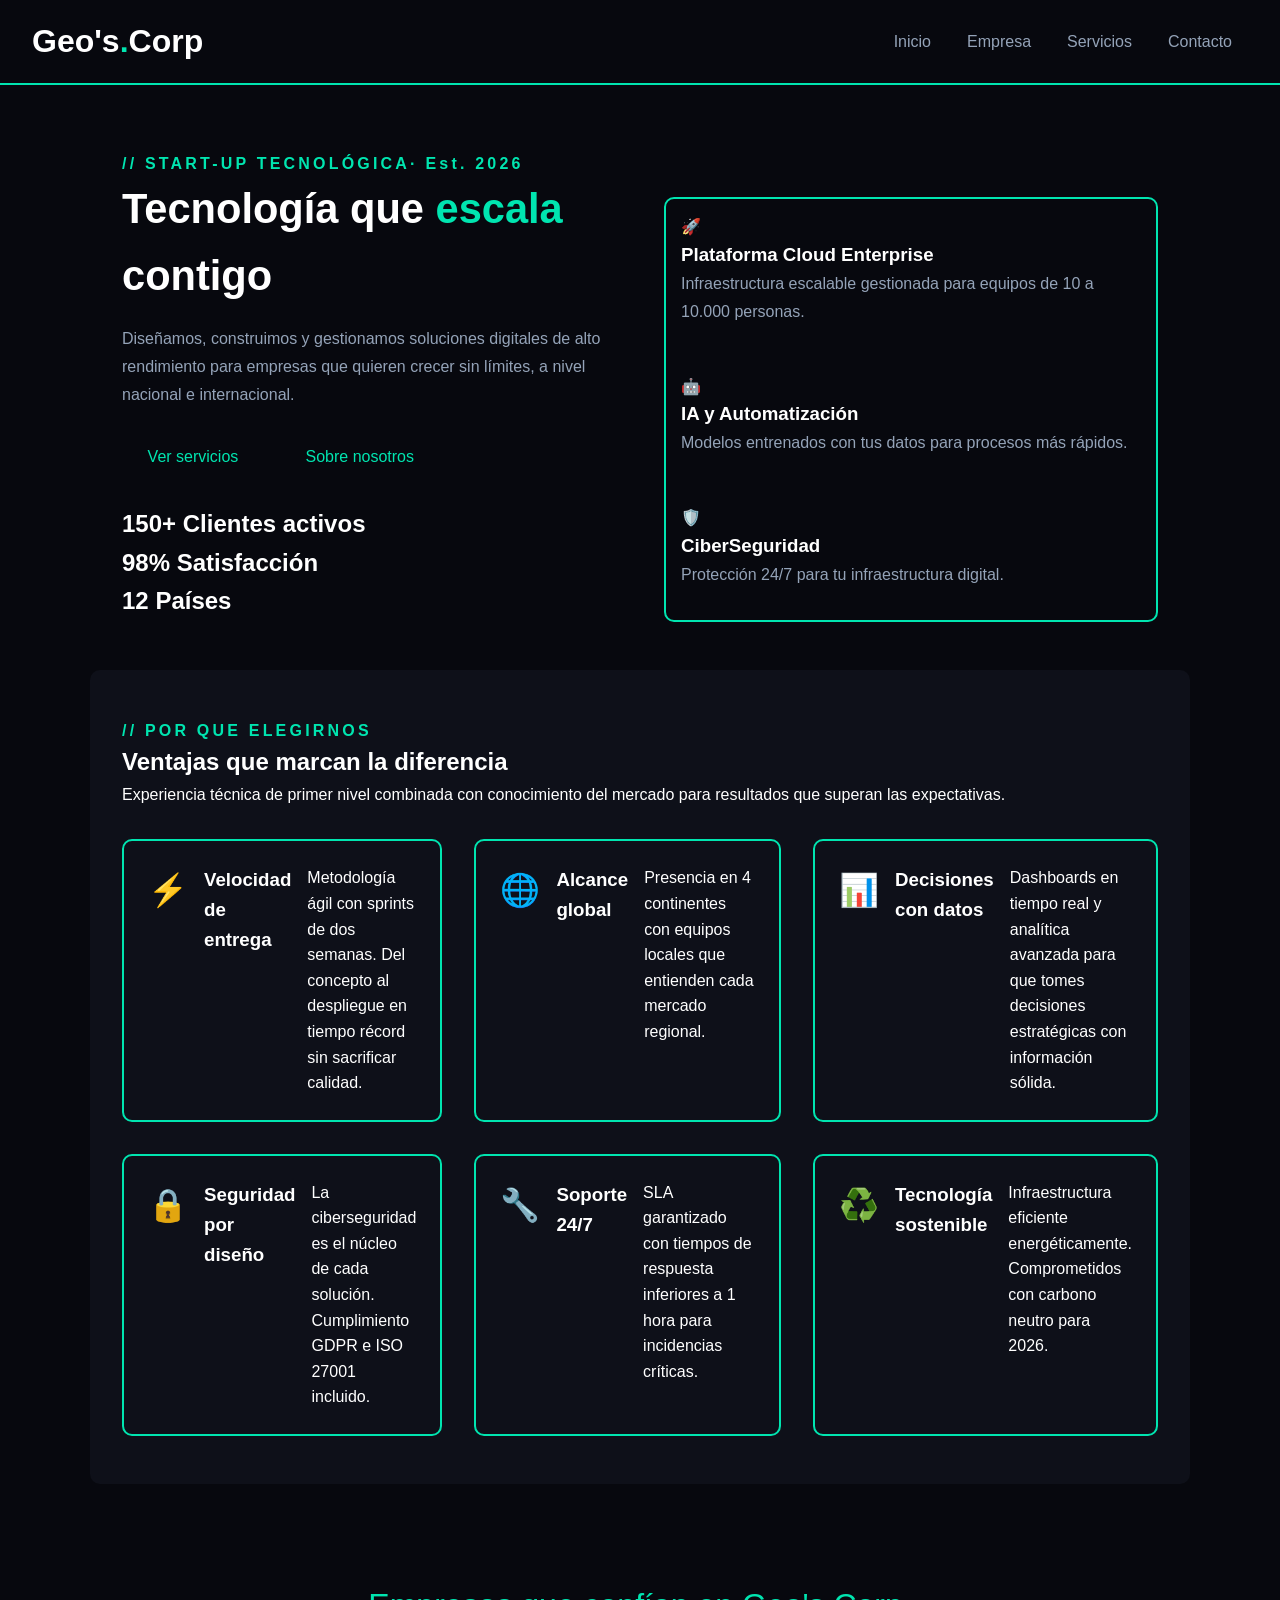
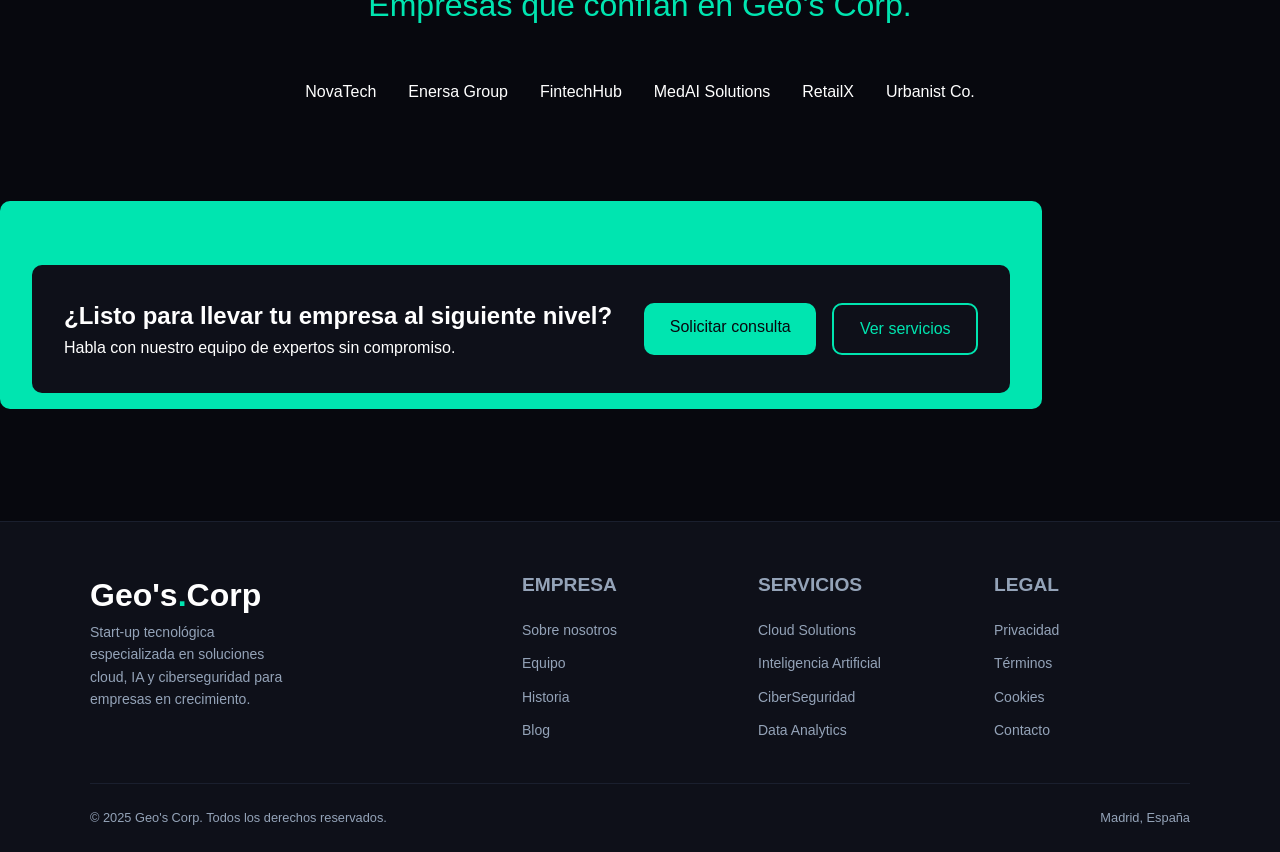
==== commit 4923bfe5: "a" ====
--- a/index.html
+++ b/index.html
@@ -78,41 +78,41 @@
 
             <div class="ventajas-grid">
 
-                <article class="ventaja-carta">
+                <div class="ventaja-carta">
                     <div class="ventaja-icono">⚡</div>
                     <h3>Velocidad de entrega</h3>
                     <p>Metodología ágil con sprints de dos semanas. Del concepto al despliegue en tiempo récord sin sacrificar calidad.</p>
-                </article>
+                </div>
 
-                <article class="ventaja-carta">
+                <div class="ventaja-carta">
                     <div class="ventaja-icono">🌐</div>
                     <h3>Alcance global</h3>
                     <p>Presencia en 4 continentes con equipos locales que entienden cada mercado regional.</p>
-                </article>
+                </div>
 
-                <article class="ventaja-carta">
+                <div class="ventaja-carta">
                     <div class="ventaja-icono">📊</div>
                     <h3>Decisiones con datos</h3>
                     <p>Dashboards en tiempo real y analítica avanzada para que tomes decisiones estratégicas con información sólida.</p>
-                </article>
+                </div>
 
-                <article class="ventaja-carta">
+                <div class="ventaja-carta">
                     <div class="ventaja-icono">🔒</div>
                     <h3>Seguridad por diseño</h3>
                     <p>La ciberseguridad es el núcleo de cada solución. Cumplimiento GDPR e ISO 27001 incluido.</p>
-                </article>
+                </div>
 
-                <article class="ventaja-carta">
+                <div class="ventaja-carta">
                     <div class="ventaja-icono">🔧</div>
                     <h3>Soporte 24/7</h3>
                     <p>SLA garantizado con tiempos de respuesta inferiores a 1 hora para incidencias críticas.</p>
-                </article>
+                </div>
 
-                <article class="ventaja-carta">
+                <div class="ventaja-carta">
                     <div class="ventaja-icono">♻️</div>
                     <h3>Tecnología sostenible</h3>
                     <p>Infraestructura eficiente energéticamente. Comprometidos con carbono neutro para 2026.</p>
-                </article>
+                </div>
 
             </div>
         </section>
--- a/styles.css
+++ b/styles.css
@@ -196,6 +196,8 @@
     padding: 3rem 2rem;
     border-radius: var(--radio);
     margin-top: 3rem;
+    margin: 0 auto;
+    max-width: 1100px;
 }
 
 .etiqueta {
@@ -272,4 +274,39 @@
 .banner-acciones {
     display: flex;
     gap: 1rem;
+}
+
+@media (max-width: 1024px) {
+    .container, .wrapper {
+        width: 90%;
+    }
+
+    .grid-layout {
+        grid-template-columns: repeat(2, 1fr);
+    }
+}
+
+@media (max-width: 768px) {
+    header, section, footer {
+        padding: 20px;
+    }
+
+    nav ul {
+        flex-direction: column;
+        align-items: center;
+    }
+
+    .grid-layout, .flex-container {
+        display: flex;
+        flex-direction: column;
+    }
+
+    h1 {
+        font-size: 1.8rem;
+    }
+    
+    img {
+        max-width: 100%;
+        height: auto;
+    }
 }
